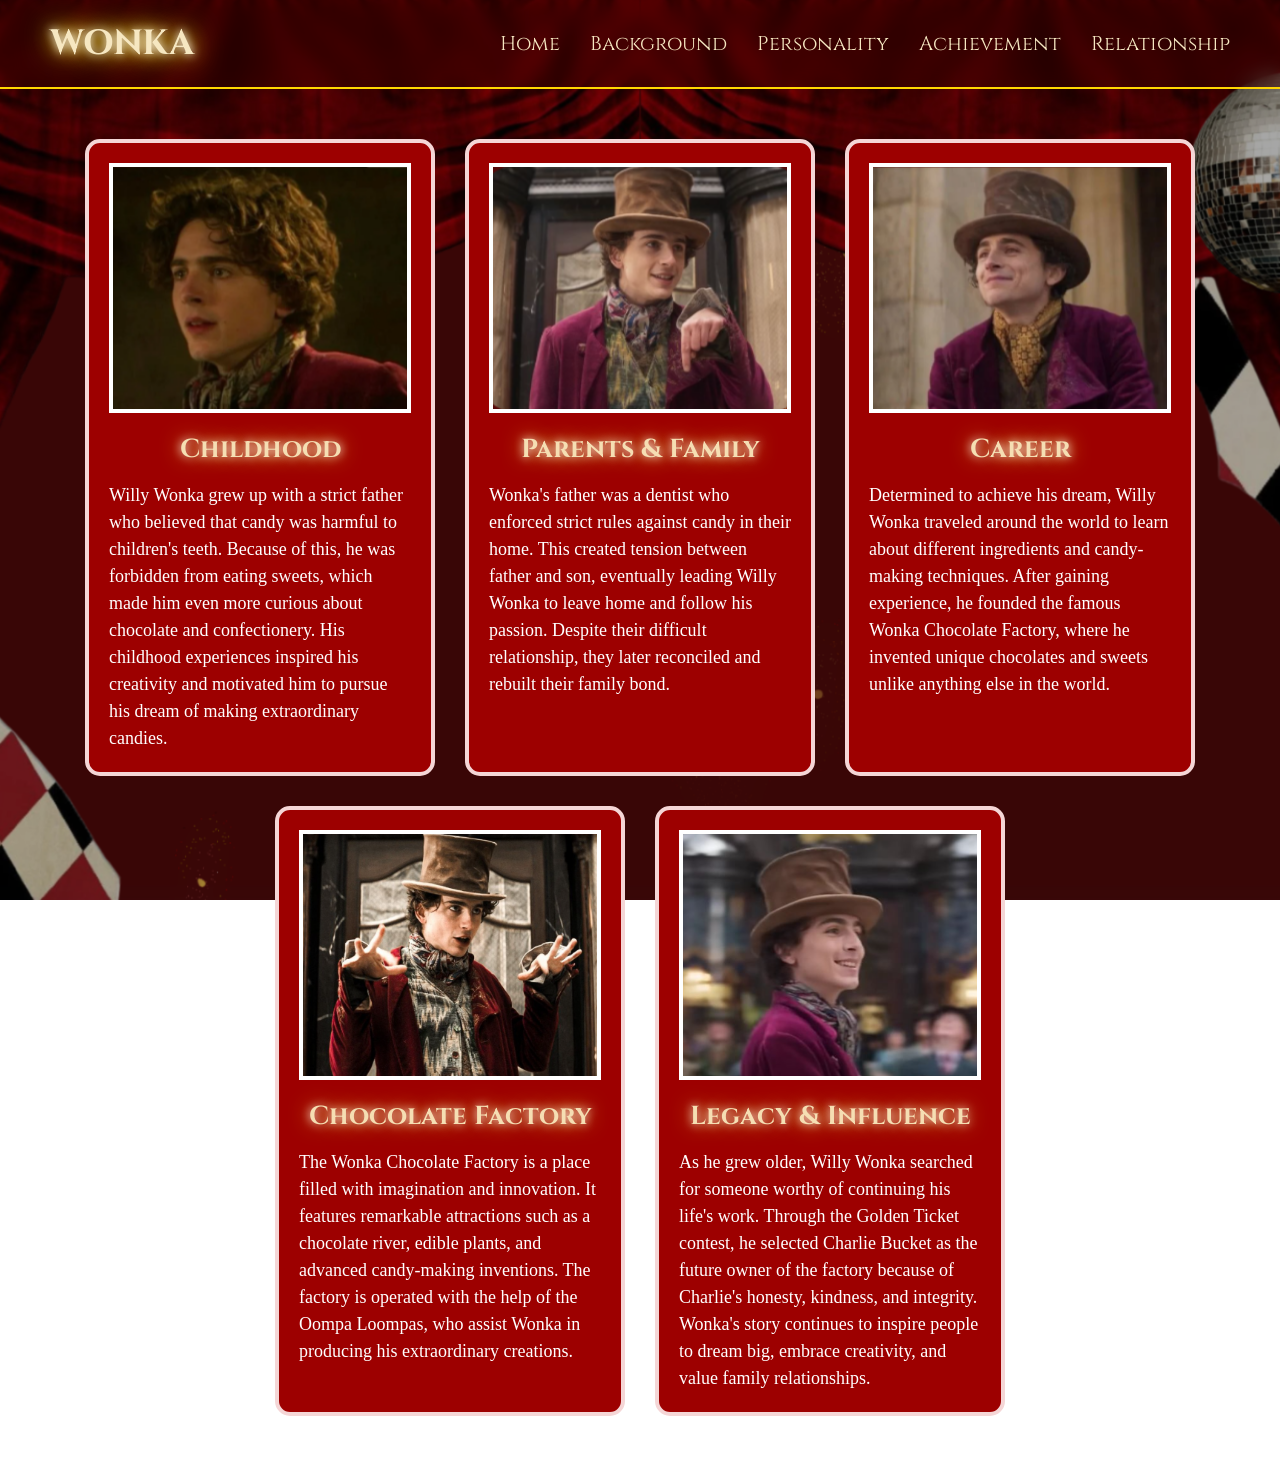
==== background.html @ 363e50a4 "Add files via upload" ====
<!doctype html>
<html lang="en">
  <head>
    <meta charset="UTF-8" />
    <meta name="viewport" content="width=device-width, initial-scale=1.0" />
    <title>Willy Wonka Personality</title>

    <link
      href="https://fonts.googleapis.com/css2?family=Cinzel:wght@400;700&display=swap"
      rel="stylesheet"
    />

    <style>
      * {
        margin: 0;
        padding: 0;
        box-sizing: border-box;
      }

      /* BODY */
      body {
        min-height: 100vh;
        background-image: url("img/banner_ww.png");
        background-size: cover;
        background-position: center;
        background-repeat: no-repeat;
        background-attachment: fixed;
        font-family: Georgia, serif;
      }

      body::before {
        content: "";
        position: fixed;
        inset: 0;
        background: rgba(0, 0, 0, 0.35);
        z-index: -1;
      }

      /* NAVBAR */
      .navbar {
        display: flex;
        justify-content: space-between;
        align-items: center;
        padding: 20px 50px;
        position: sticky;
        top: 0;
        background: rgba(60, 0, 0, 0.4);
        backdrop-filter: blur(10px);
        border-bottom: 2px solid gold;
      }

      .logo {
        font-family: "Cinzel", serif;
        font-size: 35px;
        font-weight: bold;
        color: #f6e7c1;
        text-shadow:
          0 0 10px white,
          0 0 20px gold,
          0 0 30px gold;
      }

      .nav-links {
        display: flex;
        list-style: none;
        gap: 30px;
      }

      .nav-links a {
        text-decoration: none;
        font-family: "Cinzel", serif;
        font-size: 20px;
        color: #f6e7c1;
        transition: 0.3s;
      }

      .nav-links a:hover {
        color: #fff;
        text-shadow:
          0 0 10px white,
          0 0 20px gold,
          0 0 30px gold;
      }

      /* CONTAINER */
      .container {
        width: 90%;
        margin: 50px auto;
        display: flex;
        flex-wrap: wrap;
        justify-content: center;
        gap: 30px;
      }

      /* CARD */
      .card {
        width: 350px;
        background: #9d0000;
        text-decoration: none;
        color: white;
        border: 4px solid #f5d6d6;
        border-radius: 15px;
        padding: 20px;
        transition: 0.3s ease;
      }

      .card:hover {
        transform: scale(1.05);
      }

      .card img {
        width: 100%;
        height: 250px;
        object-fit: cover;
        border: 4px solid white;
      }

      .card h2 {
        text-align: center;
        margin: 15px 0;
        font-family: "Cinzel", serif;
        font-size: 26px;
        color: #f5deb3;
        text-shadow:
          0 0 10px #fff,
          0 0 20px #ffd700;
      }

      .card p {
        font-size: 18px;
        line-height: 1.5;
      }

      /* BUTTON */
      .explore-btn {
        background: none;
        border: none;
        border-bottom: 1px solid #e0d0c0;
        color: white;
        font-size: 17px;
        font-family: Georgia, serif;
        cursor: pointer;
        padding: 5px 10px;
        transition: 0.3s;
        text-shadow:
          0 0 10px white,
          0 0 20px gold;
      }

      .explore-btn:hover {
        color: #ffd700;
        border-bottom: 1px solid #ffd700;
        transform: translateY(-2px);
      }

      .explore-btn::after {
        content: " →";
      }
    </style>
  </head>

  <body>
    <nav class="navbar">
      <div class="logo">WONKA</div>
      <ul class="nav-links">
        <li><a href="index.html">Home</a></li>
        <li><a href="background.html">Background</a></li>
        <li><a href="personality.html">Personality</a></li>
        <li><a href="achievement.html">Achievement</a></li>
        <li><a href="relationship.html">Relationship</a></li>
      </ul>
    </nav>

    <section class="container">
      <a href="optimistic.html" class="card">
        <img src="img/gambar_ww_1.png" alt="Optimistic" />
        <h2>Childhood</h2>
        <p>
          Willy Wonka grew up with a strict father who believed that candy was
          harmful to children's teeth. Because of this, he was forbidden from
          eating sweets, which made him even more curious about chocolate and
          confectionery. His childhood experiences inspired his creativity and
          motivated him to pursue his dream of making extraordinary candies.
        </p>
      </a>

      <a href="creative.html" class="card">
        <img src="img/gambar_ww_2.png" alt="Creative" />
        <h2>Parents & Family</h2>
        <p>
          Wonka's father was a dentist who enforced strict rules against candy
          in their home. This created tension between father and son, eventually
          leading Willy Wonka to leave home and follow his passion. Despite
          their difficult relationship, they later reconciled and rebuilt their
          family bond.
        </p>
      </a>

      <a href="kind.html" class="card">
        <img src="img/gambar_ww_3.png" alt="Kind" />
        <h2>Career</h2>
        <p>
          Determined to achieve his dream, Willy Wonka traveled around the world
          to learn about different ingredients and candy-making techniques.
          After gaining experience, he founded the famous Wonka Chocolate
          Factory, where he invented unique chocolates and sweets unlike
          anything else in the world.
        </p></a
      >

      <a href="courageous.html" class="card">
        <img src="img/gambar_ww_4.png" alt="Courageous" />
        <h2>Chocolate Factory</h2>
        <p>
          The Wonka Chocolate Factory is a place filled with imagination and
          innovation. It features remarkable attractions such as a chocolate
          river, edible plants, and advanced candy-making inventions. The
          factory is operated with the help of the Oompa Loompas, who assist
          Wonka in producing his extraordinary creations.
        </p>
      </a>

      <a href="playful.html" class="card">
        <img src="img/gambar_ww_5.png" alt="Playful" />
        <h2>Legacy & Influence</h2>
        <p>
          As he grew older, Willy Wonka searched for someone worthy of
          continuing his life's work. Through the Golden Ticket contest, he
          selected Charlie Bucket as the future owner of the factory because of
          Charlie's honesty, kindness, and integrity. Wonka's story continues to
          inspire people to dream big, embrace creativity, and value family
          relationships.
        </p>
      </a>
    </section>
  </body>
</html>
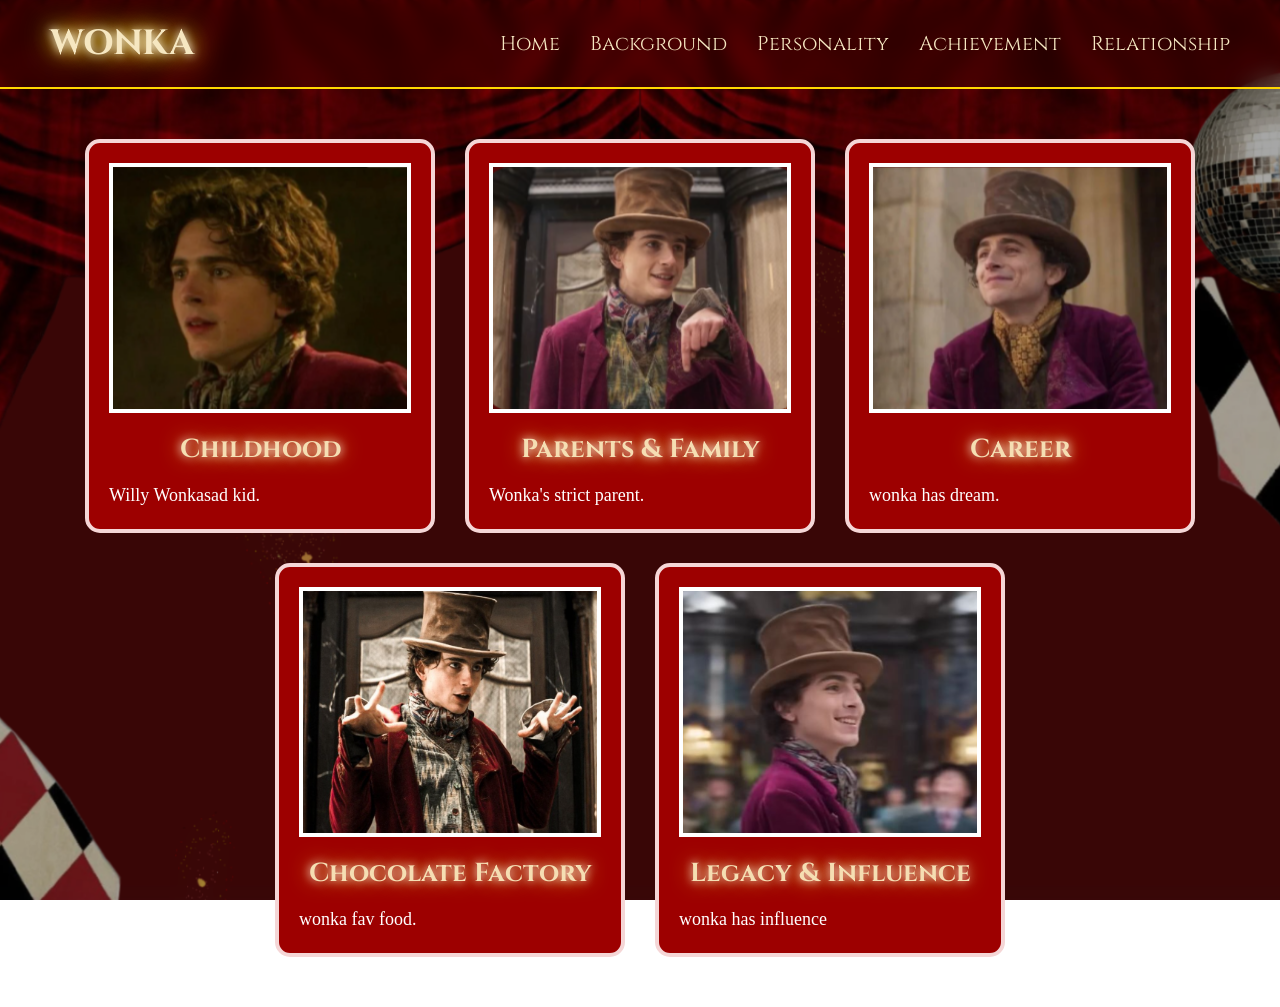
==== commit 6695538a: "Add files via upload" ====
--- a/background.html
+++ b/background.html
@@ -156,6 +156,115 @@
       .explore-btn::after {
         content: " →";
       }
+      .popup {
+        position: fixed;
+        inset: 0;
+        background: rgba(0, 0, 0, 0.75);
+        backdrop-filter: blur(8px);
+
+        display: flex;
+        justify-content: center;
+        align-items: center;
+
+        opacity: 0;
+        visibility: hidden;
+
+        transition: 0.35s;
+
+        z-index: 9999;
+      }
+
+      .popup.active {
+        opacity: 1;
+        visibility: visible;
+      }
+
+      .popup-content {
+        width: min(850px, 90%);
+        max-height: 90vh;
+
+        overflow: auto;
+
+        background: #8f0000;
+
+        border: 4px solid #fff;
+
+        border-radius: 20px;
+
+        padding: 25px;
+
+        color: white;
+
+        transform: scale(0.8);
+
+        transition: 0.35s;
+      }
+
+      .popup.active .popup-content {
+        transform: scale(1);
+      }
+
+      .popup-content img {
+        width: 100%;
+
+        border-radius: 10px;
+
+        margin-bottom: 20px;
+      }
+
+      .popup-content h2 {
+        font-family: "Cinzel", serif;
+
+        margin-bottom: 15px;
+
+        text-align: center;
+
+        color: #ffe39c;
+      }
+
+      .popup-content p {
+        line-height: 1.8;
+
+        font-size: 18px;
+      }
+
+      .close-btn {
+        position: absolute;
+
+        right: 30px;
+
+        top: 25px;
+
+        width: 45px;
+
+        height: 45px;
+
+        border: none;
+
+        border-radius: 50%;
+
+        background: white;
+
+        font-size: 30px;
+
+        cursor: pointer;
+      }
+
+      .close-btn:hover {
+        transform: rotate(90deg);
+      }
+
+      @media (max-width: 768px) {
+        .popup-content {
+          width: 95%;
+
+          padding: 20px;
+        }
+
+        .popup-content p {
+          font-size: 16px;
+        }
+      }
     </style>
   </head>
 
@@ -172,66 +281,158 @@
     </nav>
 
     <section class="container">
-      <a href="optimistic.html" class="card">
-        <img src="img/gambar_ww_1.png" alt="Optimistic" />
-        <h2>Childhood</h2>
-        <p>
-          Willy Wonka grew up with a strict father who believed that candy was
+      <!-- CARD 1 -->
+
+      <div
+        class="card"
+        data-title="Childhood"
+        data-image="img/gambar_ww_1.png"
+        data-description="Willy Wonka grew up with a strict father who believed that candy was
           harmful to children's teeth. Because of this, he was forbidden from
           eating sweets, which made him even more curious about chocolate and
           confectionery. His childhood experiences inspired his creativity and
-          motivated him to pursue his dream of making extraordinary candies.
-        </p>
-      </a>
-
-      <a href="creative.html" class="card">
-        <img src="img/gambar_ww_2.png" alt="Creative" />
-        <h2>Parents & Family</h2>
-        <p>
-          Wonka's father was a dentist who enforced strict rules against candy
+          motivated him to pursue his dream of making extraordinary candies."
+      >
+        <img src="img/gambar_ww_1.png" alt="Childhood" />
+
+        <h2>Childhood</h2>
+
+        <p>Willy Wonkasad kid.</p>
+      </div>
+
+      <!-- CARD 2 -->
+
+      <div
+        class="card"
+        data-title="Parents & Family"
+        data-image="img/gambar_ww_2.png"
+        data-description=" Wonka's father was a dentist who enforced strict rules against candy
           in their home. This created tension between father and son, eventually
           leading Willy Wonka to leave home and follow his passion. Despite
           their difficult relationship, they later reconciled and rebuilt their
-          family bond.
-        </p>
-      </a>
-
-      <a href="kind.html" class="card">
-        <img src="img/gambar_ww_3.png" alt="Kind" />
-        <h2>Career</h2>
-        <p>
-          Determined to achieve his dream, Willy Wonka traveled around the world
+          family bond."
+      >
+        <img src="img/gambar_ww_2.png" alt="Parents" />
+
+        <h2>Parents & Family</h2>
+
+        <p>Wonka's strict parent.</p>
+      </div>
+
+      <!-- CARD 3 -->
+
+      <div
+        class="card"
+        data-title="Career"
+        data-image="img/gambar_ww_3.png"
+        data-description="  Determined to achieve his dream, Willy Wonka traveled around the world
           to learn about different ingredients and candy-making techniques.
           After gaining experience, he founded the famous Wonka Chocolate
           Factory, where he invented unique chocolates and sweets unlike
-          anything else in the world.
-        </p></a
+          anything else in the world."
       >
-
-      <a href="courageous.html" class="card">
-        <img src="img/gambar_ww_4.png" alt="Courageous" />
-        <h2>Chocolate Factory</h2>
-        <p>
-          The Wonka Chocolate Factory is a place filled with imagination and
+        <img src="img/gambar_ww_3.png" alt="Career" />
+
+        <h2>Career</h2>
+
+        <p>wonka has dream.</p>
+      </div>
+
+      <div
+        class="card"
+        data-title="Chocolate Factory"
+        data-image="img/gambar_ww_4.png"
+        data-description="The Wonka Chocolate Factory is a place filled with imagination and
           innovation. It features remarkable attractions such as a chocolate
           river, edible plants, and advanced candy-making inventions. The
           factory is operated with the help of the Oompa Loompas, who assist
-          Wonka in producing his extraordinary creations.
-        </p>
-      </a>
-
-      <a href="playful.html" class="card">
-        <img src="img/gambar_ww_5.png" alt="Playful" />
+          Wonka in producing his extraordinary creations."
+      >
+        <img src="img/gambar_ww_4.png" alt="Chocolate Factory" />
+
+        <h2>Chocolate Factory</h2>
+
+        <p>wonka fav food.</p>
+      </div>
+
+      <!-- CARD 5 -->
+
+      <div
+        class="card"
+        data-title="Legacy & Influence"
+        data-image="img/gambar_ww_5.png"
+        data-description="As he grew older, Willy Wonka searched for someone worthy of continuing his life's work. Through the Golden Ticket contest, he selected Charlie Bucket as the future owner of the factory because of Charlie's honesty, kindness, and integrity. Wonka's story continues to inspire people to dream big, embrace creativity, and value family relationships."
+      >
+        <img src="img/gambar_ww_5.png" alt="Legacy & Influence" />
+
         <h2>Legacy & Influence</h2>
-        <p>
-          As he grew older, Willy Wonka searched for someone worthy of
-          continuing his life's work. Through the Golden Ticket contest, he
-          selected Charlie Bucket as the future owner of the factory because of
-          Charlie's honesty, kindness, and integrity. Wonka's story continues to
-          inspire people to dream big, embrace creativity, and value family
-          relationships.
-        </p>
-      </a>
+
+        <p>wonka has influence</p>
+      </div>
     </section>
+
+    <!-- POPUP -->
+
+    <div class="popup" id="popup">
+      <div class="popup-content">
+        <button class="close-btn">&times;</button>
+
+        <img id="popupImage" src="" alt="" />
+
+        <h2 id="popupTitle"></h2>
+
+        <p id="popupDescription"></p>
+      </div>
+    </div>
+
+    <!-- JavaScript letak sebelum </body> -->
+    <!-- Nanti paste JS yang saya bagi sebelum ini di sini -->
+    <script>
+      const cards = document.querySelectorAll(".card");
+
+      const popup = document.getElementById("popup");
+
+      const popupTitle = document.getElementById("popupTitle");
+
+      const popupImage = document.getElementById("popupImage");
+
+      const popupDescription = document.getElementById("popupDescription");
+
+      const closeBtn = document.querySelector(".close-btn");
+
+      cards.forEach((card) => {
+        card.addEventListener("click", () => {
+          popup.classList.add("active");
+
+          popupTitle.textContent = card.dataset.title;
+
+          popupImage.src = card.dataset.image;
+
+          popupDescription.textContent = card.dataset.description;
+
+          document.body.style.overflow = "hidden";
+        });
+      });
+
+      function closePopup() {
+        popup.classList.remove("active");
+
+        document.body.style.overflow = "";
+      }
+
+      closeBtn.onclick = closePopup;
+
+      popup.onclick = (e) => {
+        if (e.target === popup) {
+          closePopup();
+        }
+      };
+
+      document.addEventListener("keydown", (e) => {
+        if (e.key === "Escape") {
+          closePopup();
+        }
+      });
+    </script>
   </body>
 </html>
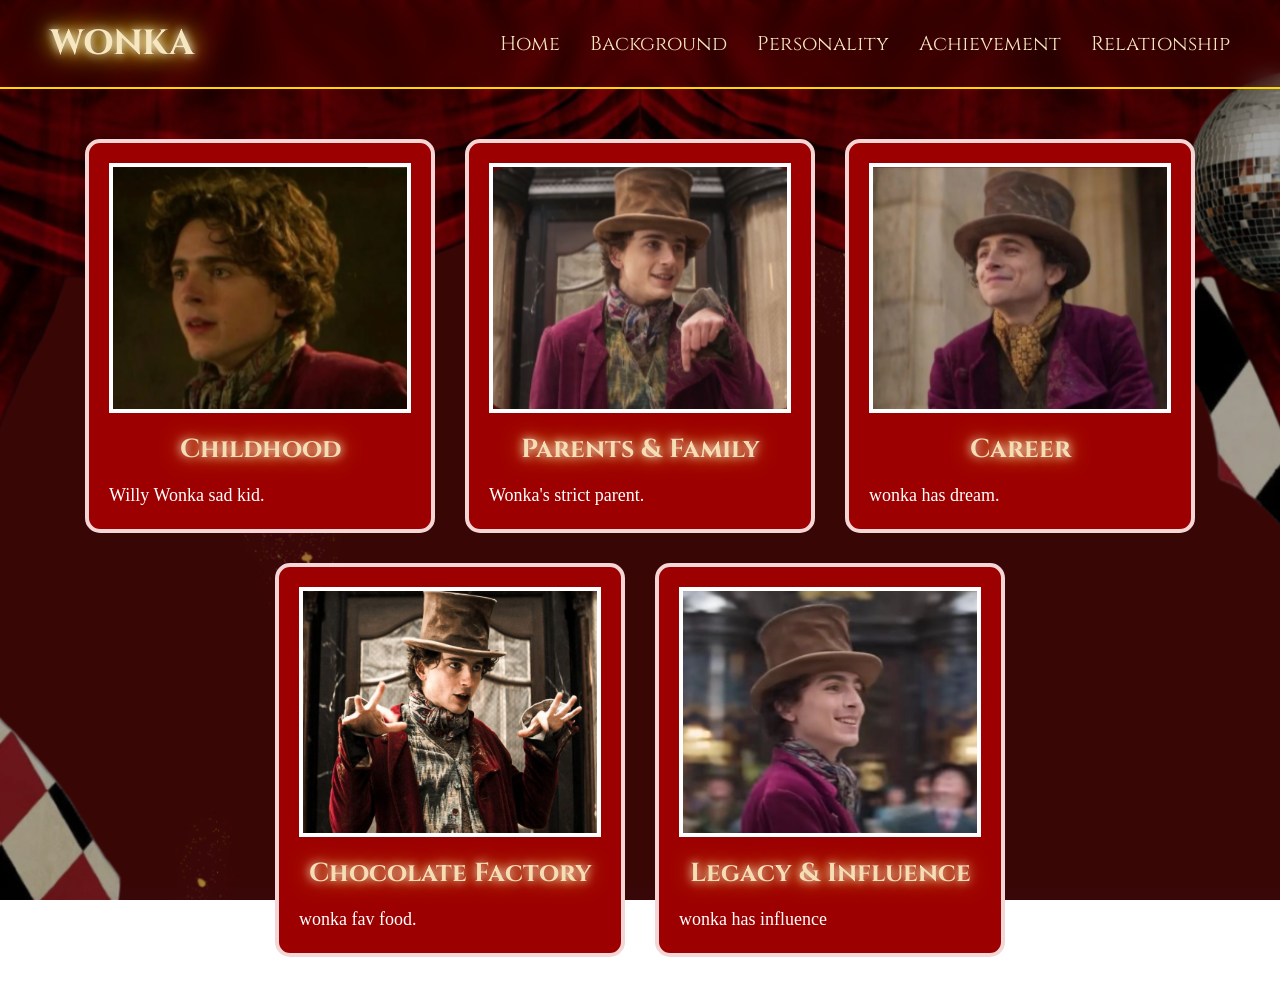
==== commit 3333f976: "Update background.html" ====
--- a/background.html
+++ b/background.html
@@ -297,7 +297,7 @@
 
         <h2>Childhood</h2>
 
-        <p>Willy Wonkasad kid.</p>
+        <p>Willy Wonka sad kid.</p>
       </div>
 
       <!-- CARD 2 -->
